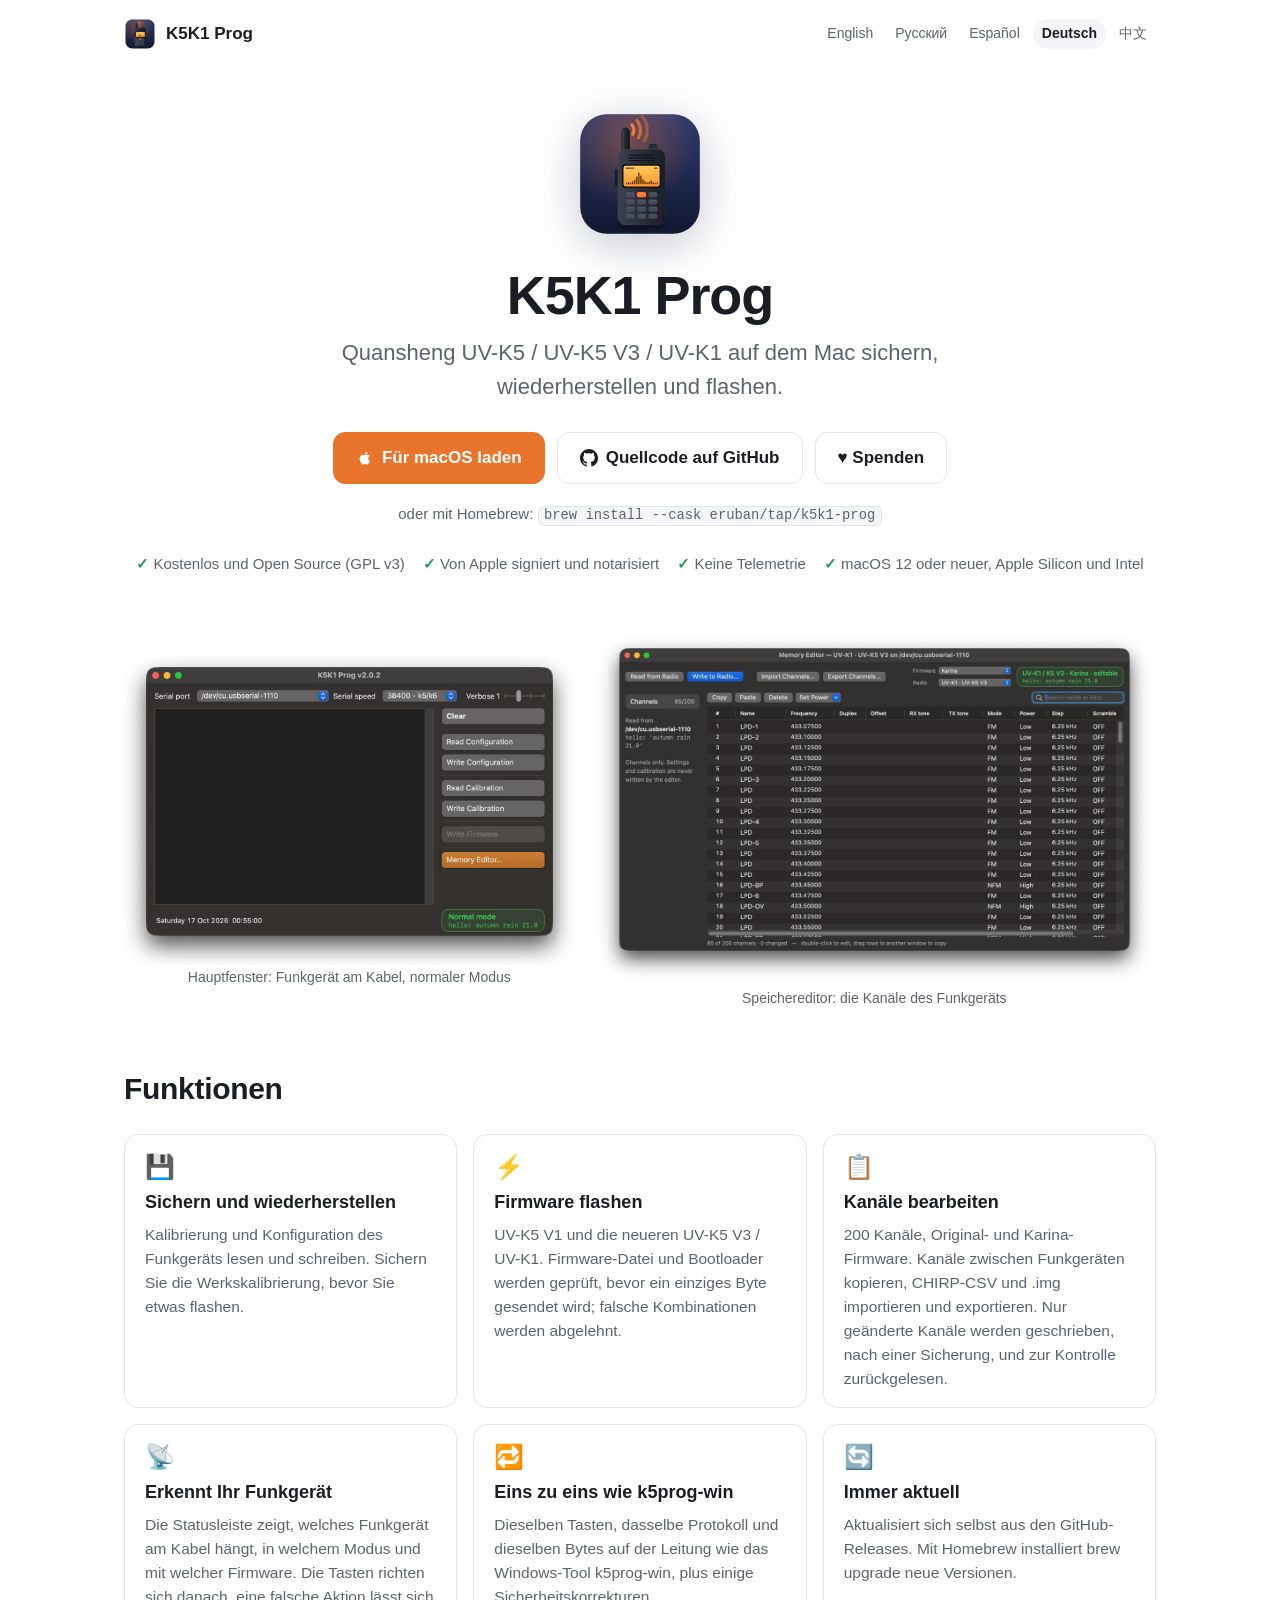
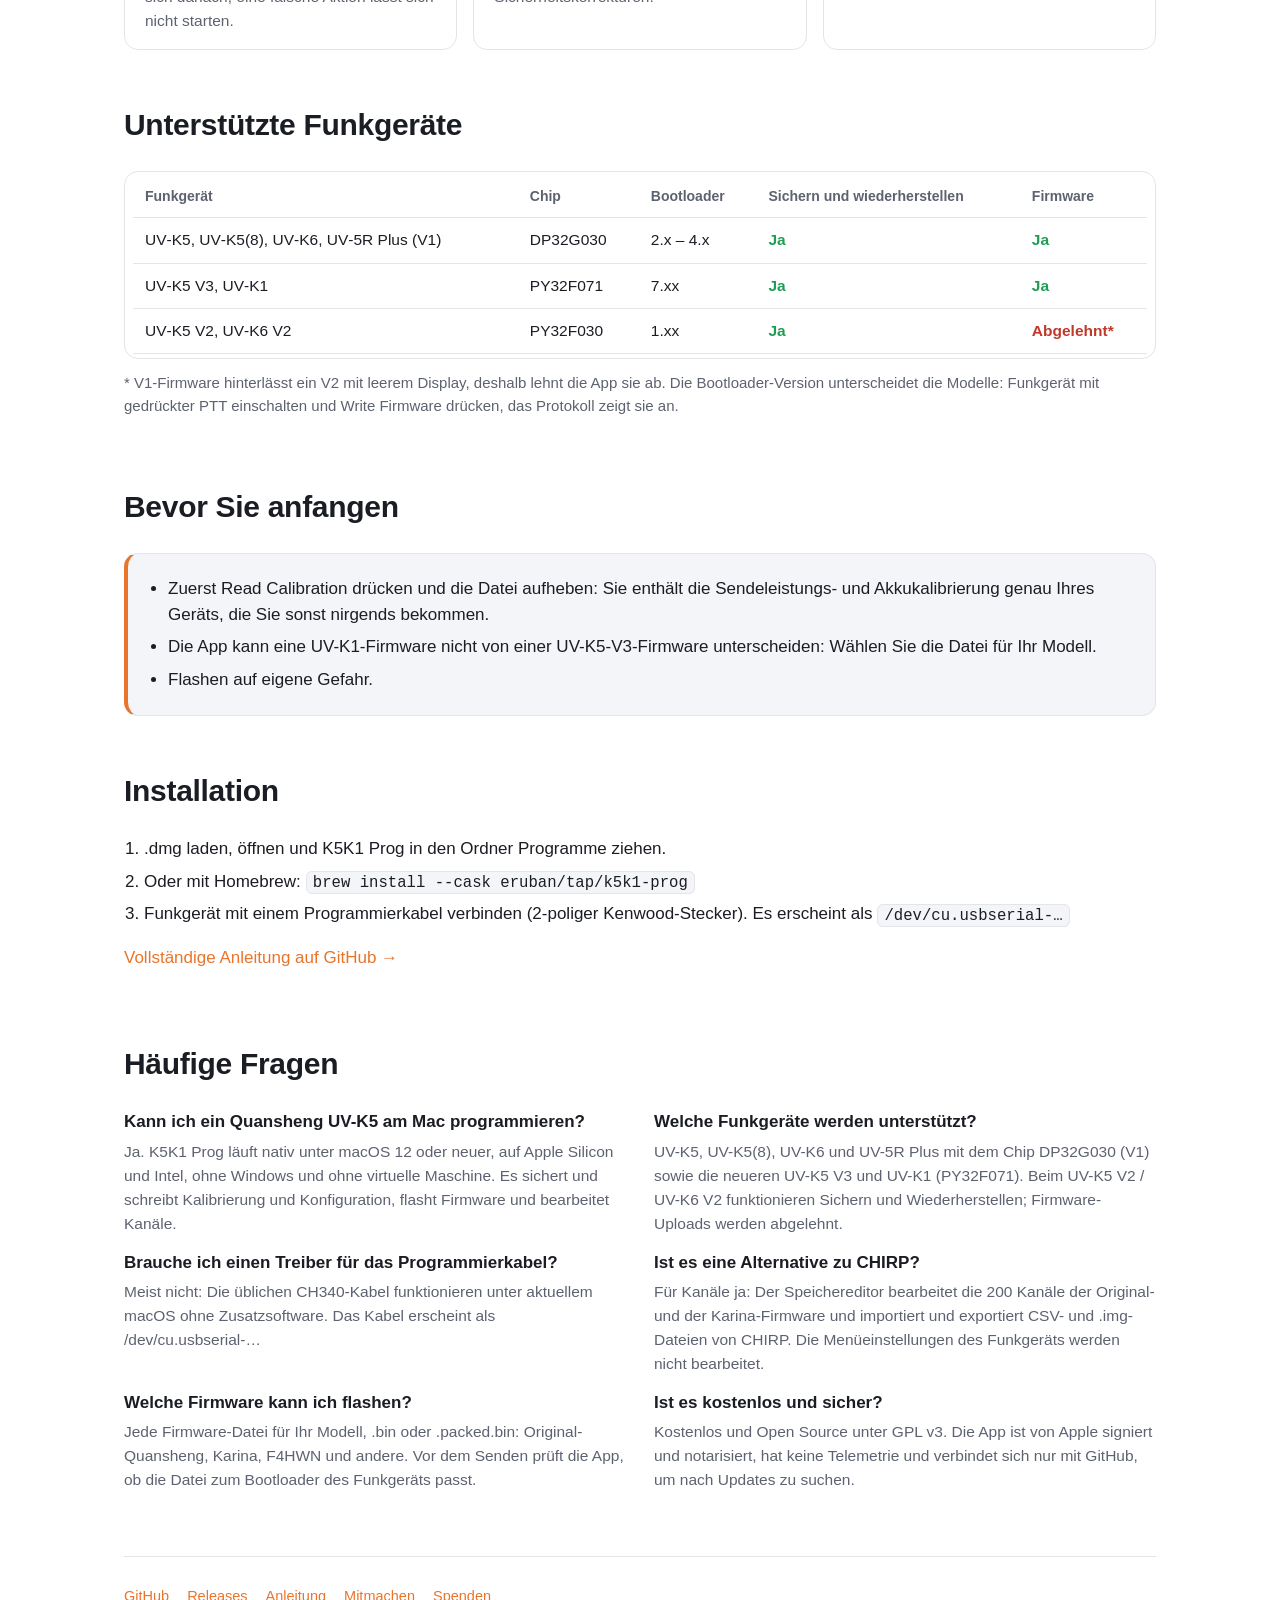
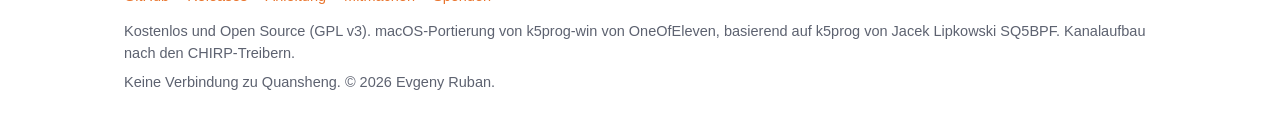
==== docs/de/index.html @ 879669a9 "Website on GitHub Pages (docs/, five languages), README translations" ====
<!doctype html>
<html lang="de">
<head>
  <meta charset="utf-8">
  <meta name="viewport" content="width=device-width, initial-scale=1">
  <title>K5K1 Prog – Software für Quansheng UV-K5 und UV-K1 auf dem Mac</title>
  <meta name="description" content="Kostenlose Mac-App: Kalibrierung und Konfiguration sichern, Firmware flashen, Kanäle bearbeiten (CHIRP-CSV, .img) für Quansheng UV-K5, UV-K5 V3 und UV-K1.">
  <link rel="canonical" href="https://eruban.github.io/k5k1prog-mac/de/">
  <link rel="alternate" hreflang="en" href="https://eruban.github.io/k5k1prog-mac/">
  <link rel="alternate" hreflang="ru" href="https://eruban.github.io/k5k1prog-mac/ru/">
  <link rel="alternate" hreflang="es" href="https://eruban.github.io/k5k1prog-mac/es/">
  <link rel="alternate" hreflang="de" href="https://eruban.github.io/k5k1prog-mac/de/">
  <link rel="alternate" hreflang="zh-Hans" href="https://eruban.github.io/k5k1prog-mac/zh/">
  <link rel="alternate" hreflang="x-default" href="https://eruban.github.io/k5k1prog-mac/">
  <meta name="robots" content="index, follow, max-image-preview:large">
  <meta name="author" content="Evgeny Ruban">
  <meta name="theme-color" content="#1e2850">
  <meta property="og:type" content="website">
  <meta property="og:site_name" content="K5K1 Prog">
  <meta property="og:locale" content="de_DE">
  <meta property="og:locale:alternate" content="en_US">
  <meta property="og:locale:alternate" content="ru_RU">
  <meta property="og:locale:alternate" content="es_ES">
  <meta property="og:locale:alternate" content="zh_CN">
  <meta property="og:title" content="K5K1 Prog – Software für Quansheng UV-K5 und UV-K1 auf dem Mac">
  <meta property="og:description" content="Kostenlose Mac-App: Kalibrierung und Konfiguration sichern, Firmware flashen, Kanäle bearbeiten (CHIRP-CSV, .img) für Quansheng UV-K5, UV-K5 V3 und UV-K1.">
  <meta property="og:url" content="https://eruban.github.io/k5k1prog-mac/de/">
  <meta property="og:image" content="https://eruban.github.io/k5k1prog-mac/assets/og-card.png">
  <meta property="og:image:width" content="1200">
  <meta property="og:image:height" content="630">
  <meta property="og:image:alt" content="Quansheng UV-K5 / UV-K5 V3 / UV-K1 auf dem Mac sichern, wiederherstellen und flashen.">
  <meta name="twitter:card" content="summary_large_image">
  <meta name="twitter:title" content="K5K1 Prog – Software für Quansheng UV-K5 und UV-K1 auf dem Mac">
  <meta name="twitter:description" content="Kostenlose Mac-App: Kalibrierung und Konfiguration sichern, Firmware flashen, Kanäle bearbeiten (CHIRP-CSV, .img) für Quansheng UV-K5, UV-K5 V3 und UV-K1.">
  <meta name="twitter:image" content="https://eruban.github.io/k5k1prog-mac/assets/og-card.png">
  <link rel="icon" href="../assets/logo.svg" type="image/svg+xml">
  <link rel="icon" href="../assets/favicon-32.png" type="image/png" sizes="32x32">
  <link rel="apple-touch-icon" href="../assets/apple-touch-icon.png">
  <link rel="stylesheet" href="../assets/style.css">
  <script type="application/ld+json">
{
  "@context": "https://schema.org",
  "@type": "SoftwareApplication",
  "name": "K5K1 Prog",
  "url": "https://eruban.github.io/k5k1prog-mac/de/",
  "description": "Kostenlose Mac-App: Kalibrierung und Konfiguration sichern, Firmware flashen, Kanäle bearbeiten (CHIRP-CSV, .img) für Quansheng UV-K5, UV-K5 V3 und UV-K1.",
  "applicationCategory": "UtilitiesApplication",
  "operatingSystem": "macOS 12 or later",
  "softwareVersion": "2.0.2",
  "downloadUrl": "https://github.com/ERuban/k5k1prog-mac/releases/latest",
  "installUrl": "https://github.com/ERuban/k5k1prog-mac/releases/latest",
  "screenshot": [
    "https://eruban.github.io/k5k1prog-mac/assets/main-window.png",
    "https://eruban.github.io/k5k1prog-mac/assets/memory-editor.png"
  ],
  "image": "https://eruban.github.io/k5k1prog-mac/assets/og-card.png",
  "license": "https://www.gnu.org/licenses/gpl-3.0.html",
  "isAccessibleForFree": true,
  "offers": {
    "@type": "Offer",
    "price": "0",
    "priceCurrency": "USD"
  },
  "author": {
    "@type": "Person",
    "name": "Evgeny Ruban",
    "url": "https://github.com/ERuban"
  },
  "codeRepository": "https://github.com/ERuban/k5k1prog-mac",
  "inLanguage": "de"
}
  </script>
  <script type="application/ld+json">
{
  "@context": "https://schema.org",
  "@type": "FAQPage",
  "mainEntity": [
    {
      "@type": "Question",
      "name": "Kann ich ein Quansheng UV-K5 am Mac programmieren?",
      "acceptedAnswer": {
        "@type": "Answer",
        "text": "Ja. K5K1 Prog läuft nativ unter macOS 12 oder neuer, auf Apple Silicon und Intel, ohne Windows und ohne virtuelle Maschine. Es sichert und schreibt Kalibrierung und Konfiguration, flasht Firmware und bearbeitet Kanäle."
      }
    },
    {
      "@type": "Question",
      "name": "Welche Funkgeräte werden unterstützt?",
      "acceptedAnswer": {
        "@type": "Answer",
        "text": "UV-K5, UV-K5(8), UV-K6 und UV-5R Plus mit dem Chip DP32G030 (V1) sowie die neueren UV-K5 V3 und UV-K1 (PY32F071). Beim UV-K5 V2 / UV-K6 V2 funktionieren Sichern und Wiederherstellen; Firmware-Uploads werden abgelehnt."
      }
    },
    {
      "@type": "Question",
      "name": "Brauche ich einen Treiber für das Programmierkabel?",
      "acceptedAnswer": {
        "@type": "Answer",
        "text": "Meist nicht: Die üblichen CH340-Kabel funktionieren unter aktuellem macOS ohne Zusatzsoftware. Das Kabel erscheint als /dev/cu.usbserial-…"
      }
    },
    {
      "@type": "Question",
      "name": "Ist es eine Alternative zu CHIRP?",
      "acceptedAnswer": {
        "@type": "Answer",
        "text": "Für Kanäle ja: Der Speichereditor bearbeitet die 200 Kanäle der Original- und der Karina-Firmware und importiert und exportiert CSV- und .img-Dateien von CHIRP. Die Menüeinstellungen des Funkgeräts werden nicht bearbeitet."
      }
    },
    {
      "@type": "Question",
      "name": "Welche Firmware kann ich flashen?",
      "acceptedAnswer": {
        "@type": "Answer",
        "text": "Jede Firmware-Datei für Ihr Modell, .bin oder .packed.bin: Original-Quansheng, Karina, F4HWN und andere. Vor dem Senden prüft die App, ob die Datei zum Bootloader des Funkgeräts passt."
      }
    },
    {
      "@type": "Question",
      "name": "Ist es kostenlos und sicher?",
      "acceptedAnswer": {
        "@type": "Answer",
        "text": "Kostenlos und Open Source unter GPL v3. Die App ist von Apple signiert und notarisiert, hat keine Telemetrie und verbindet sich nur mit GitHub, um nach Updates zu suchen."
      }
    }
  ]
}
  </script>
</head>
<body>
  <div class="wrap">
    <header class="top">
      <a class="brand" href="../de/"><img src="../assets/logo.svg" alt="">K5K1 Prog</a>
      <nav class="langs" aria-label="Language"><a href="../" hreflang="en" lang="en">English</a> <a href="../ru/" hreflang="ru" lang="ru">Русский</a> <a href="../es/" hreflang="es" lang="es">Español</a> <span aria-current="page">Deutsch</span> <a href="../zh/" hreflang="zh" lang="zh">中文</a></nav>
    </header>

    <div class="hero">
      <img class="logo" src="../assets/logo.svg" alt="K5K1 Prog">
      <h1>K5K1 Prog</h1>
      <p class="tagline">Quansheng UV-K5 / UV-K5 V3 / UV-K1 auf dem Mac sichern, wiederherstellen und flashen.</p>
      <div class="actions">
        <a class="btn primary" href="https://github.com/ERuban/k5k1prog-mac/releases/latest"><svg viewBox="0 0 24 24" aria-hidden="true"><path d="M16.37 12.6c-.02-2.14 1.75-3.17 1.83-3.22-1-1.45-2.55-1.65-3.1-1.68-1.32-.13-2.58.78-3.25.78-.67 0-1.7-.76-2.8-.74-1.44.02-2.77.84-3.51 2.13-1.5 2.6-.38 6.44 1.08 8.55.71 1.03 1.56 2.19 2.67 2.15 1.07-.04 1.48-.69 2.77-.69 1.3 0 1.66.69 2.8.67 1.16-.02 1.89-1.05 2.6-2.09.82-1.2 1.15-2.36 1.17-2.42-.03-.01-2.24-.86-2.26-3.42zM14.25 6.3c.59-.72.99-1.71.88-2.7-.85.03-1.88.57-2.49 1.28-.55.63-1.03 1.64-.9 2.61.95.07 1.92-.48 2.51-1.19z"/></svg>Für macOS laden</a>
        <a class="btn" href="https://github.com/ERuban/k5k1prog-mac"><svg viewBox="0 0 16 16" aria-hidden="true"><path d="M8 0C3.58 0 0 3.58 0 8c0 3.54 2.29 6.53 5.47 7.59.4.07.55-.17.55-.38 0-.19-.01-.82-.01-1.49-2.01.37-2.53-.49-2.69-.94-.09-.23-.48-.94-.82-1.13-.28-.15-.68-.52-.01-.53.63-.01 1.08.58 1.23.82.72 1.21 1.87.87 2.33.66.07-.52.28-.87.51-1.07-1.78-.2-3.64-.89-3.64-3.95 0-.87.31-1.59.82-2.15-.08-.2-.36-1.02.08-2.12 0 0 .67-.21 2.2.82.64-.18 1.32-.27 2-.27.68 0 1.36.09 2 .27 1.53-1.04 2.2-.82 2.2-.82.44 1.1.16 1.92.08 2.12.51.56.82 1.27.82 2.15 0 3.07-1.87 3.75-3.65 3.95.29.25.54.73.54 1.48 0 1.07-.01 1.93-.01 2.2 0 .21.15.46.55.38A8.013 8.013 0 0016 8c0-4.42-3.58-8-8-8z"/></svg>Quellcode auf GitHub</a>
        <a class="btn" href="https://boosty.to/eruban/donate">♥ Spenden</a>
      </div>
      <p class="brew">oder mit Homebrew: <code>brew install --cask eruban/tap/k5k1-prog</code></p>
      <ul class="facts">
      <li>Kostenlos und Open Source (GPL v3)</li>
      <li>Von Apple signiert und notarisiert</li>
      <li>Keine Telemetrie</li>
      <li>macOS 12 oder neuer, Apple Silicon und Intel</li>
      </ul>
    </div>

    <div class="shots">
      <figure><img src="../assets/main-window.png" width="1228" height="842" alt="Hauptfenster: Funkgerät am Kabel, normaler Modus"><figcaption>Hauptfenster: Funkgerät am Kabel, normaler Modus</figcaption></figure>
      <figure><img src="../assets/memory-editor.png" width="1278" height="797" alt="Speichereditor: die Kanäle des Funkgeräts" loading="lazy"><figcaption>Speichereditor: die Kanäle des Funkgeräts</figcaption></figure>
    </div>

    <section id="features">
      <h2>Funktionen</h2>
      <div class="features">
      <div class="card"><span class="ico">💾</span><h3>Sichern und wiederherstellen</h3><p>Kalibrierung und Konfiguration des Funkgeräts lesen und schreiben. Sichern Sie die Werkskalibrierung, bevor Sie etwas flashen.</p></div>
      <div class="card"><span class="ico">⚡</span><h3>Firmware flashen</h3><p>UV-K5 V1 und die neueren UV-K5 V3 / UV-K1. Firmware-Datei und Bootloader werden geprüft, bevor ein einziges Byte gesendet wird; falsche Kombinationen werden abgelehnt.</p></div>
      <div class="card"><span class="ico">📋</span><h3>Kanäle bearbeiten</h3><p>200 Kanäle, Original- und Karina-Firmware. Kanäle zwischen Funkgeräten kopieren, CHIRP-CSV und .img importieren und exportieren. Nur geänderte Kanäle werden geschrieben, nach einer Sicherung, und zur Kontrolle zurückgelesen.</p></div>
      <div class="card"><span class="ico">📡</span><h3>Erkennt Ihr Funkgerät</h3><p>Die Statusleiste zeigt, welches Funkgerät am Kabel hängt, in welchem Modus und mit welcher Firmware. Die Tasten richten sich danach, eine falsche Aktion lässt sich nicht starten.</p></div>
      <div class="card"><span class="ico">🔁</span><h3>Eins zu eins wie k5prog-win</h3><p>Dieselben Tasten, dasselbe Protokoll und dieselben Bytes auf der Leitung wie das Windows-Tool k5prog-win, plus einige Sicherheitskorrekturen.</p></div>
      <div class="card"><span class="ico">🔄</span><h3>Immer aktuell</h3><p>Aktualisiert sich selbst aus den GitHub-Releases. Mit Homebrew installiert brew upgrade neue Versionen.</p></div>
      </div>
    </section>

    <section id="radios">
      <h2>Unterstützte Funkgeräte</h2>
      <div class="table-wrap">
        <table>
          <thead><tr><th>Funkgerät</th><th>Chip</th><th>Bootloader</th><th>Sichern und wiederherstellen</th><th>Firmware</th></tr></thead>
          <tbody>
          <tr><td>UV&#8209;K5, UV&#8209;K5(8), UV&#8209;K6, UV&#8209;5R&nbsp;Plus (V1)</td><td>DP32G030</td><td>2.x – 4.x</td><td class="yes">Ja</td><td class="yes">Ja</td></tr>
          <tr><td>UV&#8209;K5 V3, UV&#8209;K1</td><td>PY32F071</td><td>7.xx</td><td class="yes">Ja</td><td class="yes">Ja</td></tr>
          <tr><td>UV&#8209;K5 V2, UV&#8209;K6 V2</td><td>PY32F030</td><td>1.xx</td><td class="yes">Ja</td><td class="no">Abgelehnt*</td></tr>
          </tbody>
        </table>
      </div>
      <p class="note">* V1-Firmware hinterlässt ein V2 mit leerem Display, deshalb lehnt die App sie ab. Die Bootloader-Version unterscheidet die Modelle: Funkgerät mit gedrückter PTT einschalten und Write Firmware drücken, das Protokoll zeigt sie an.</p>
    </section>

    <section id="safety">
      <h2>Bevor Sie anfangen</h2>
      <div class="warn">
        <ul>
        <li>Zuerst Read Calibration drücken und die Datei aufheben: Sie enthält die Sendeleistungs- und Akkukalibrierung genau Ihres Geräts, die Sie sonst nirgends bekommen.</li>
        <li>Die App kann eine UV-K1-Firmware nicht von einer UV-K5-V3-Firmware unterscheiden: Wählen Sie die Datei für Ihr Modell.</li>
        <li>Flashen auf eigene Gefahr.</li>
        </ul>
      </div>
    </section>

    <section id="install">
      <h2>Installation</h2>
      <ol class="steps">
      <li>.dmg laden, öffnen und K5K1 Prog in den Ordner Programme ziehen.</li>
      <li>Oder mit Homebrew: <code>brew install --cask eruban/tap/k5k1-prog</code></li>
      <li>Funkgerät mit einem Programmierkabel verbinden (2-poliger Kenwood-Stecker). Es erscheint als <code>/dev/cu.usbserial-…</code></li>
      </ol>
      <p class="more"><a href="https://github.com/ERuban/k5k1prog-mac/blob/main/README_DE.md">Vollständige Anleitung auf GitHub →</a></p>
    </section>

    <section id="faq">
      <h2>Häufige Fragen</h2>
      <div class="faq">
      <div class="qa"><h3>Kann ich ein Quansheng UV-K5 am Mac programmieren?</h3><p>Ja. K5K1 Prog läuft nativ unter macOS 12 oder neuer, auf Apple Silicon und Intel, ohne Windows und ohne virtuelle Maschine. Es sichert und schreibt Kalibrierung und Konfiguration, flasht Firmware und bearbeitet Kanäle.</p></div>
      <div class="qa"><h3>Welche Funkgeräte werden unterstützt?</h3><p>UV-K5, UV-K5(8), UV-K6 und UV-5R Plus mit dem Chip DP32G030 (V1) sowie die neueren UV-K5 V3 und UV-K1 (PY32F071). Beim UV-K5 V2 / UV-K6 V2 funktionieren Sichern und Wiederherstellen; Firmware-Uploads werden abgelehnt.</p></div>
      <div class="qa"><h3>Brauche ich einen Treiber für das Programmierkabel?</h3><p>Meist nicht: Die üblichen CH340-Kabel funktionieren unter aktuellem macOS ohne Zusatzsoftware. Das Kabel erscheint als /dev/cu.usbserial-…</p></div>
      <div class="qa"><h3>Ist es eine Alternative zu CHIRP?</h3><p>Für Kanäle ja: Der Speichereditor bearbeitet die 200 Kanäle der Original- und der Karina-Firmware und importiert und exportiert CSV- und .img-Dateien von CHIRP. Die Menüeinstellungen des Funkgeräts werden nicht bearbeitet.</p></div>
      <div class="qa"><h3>Welche Firmware kann ich flashen?</h3><p>Jede Firmware-Datei für Ihr Modell, .bin oder .packed.bin: Original-Quansheng, Karina, F4HWN und andere. Vor dem Senden prüft die App, ob die Datei zum Bootloader des Funkgeräts passt.</p></div>
      <div class="qa"><h3>Ist es kostenlos und sicher?</h3><p>Kostenlos und Open Source unter GPL v3. Die App ist von Apple signiert und notarisiert, hat keine Telemetrie und verbindet sich nur mit GitHub, um nach Updates zu suchen.</p></div>
      </div>
    </section>

    <footer>
      <nav><a href="https://github.com/ERuban/k5k1prog-mac">GitHub</a> <a href="https://github.com/ERuban/k5k1prog-mac/releases">Releases</a> <a href="https://github.com/ERuban/k5k1prog-mac/blob/main/README_DE.md">Anleitung</a> <a href="https://github.com/ERuban/k5k1prog-mac/blob/main/CONTRIBUTING.md">Mitmachen</a> <a href="https://boosty.to/eruban/donate">Spenden</a></nav>
      <p>Kostenlos und Open Source (GPL v3). macOS-Portierung von k5prog-win von OneOfEleven, basierend auf k5prog von Jacek Lipkowski SQ5BPF. Kanalaufbau nach den CHIRP-Treibern.</p>
      <p>Keine Verbindung zu Quansheng. © 2026 Evgeny Ruban.</p>
    </footer>
  </div>
</body>
</html>
---- docs/assets/style.css ----
:root {
  --bg: #ffffff;
  --bg-soft: #f4f5f8;
  --card: #ffffff;
  --text: #1b1d24;
  --muted: #5d6270;
  --border: #e3e5ea;
  --accent: #e9742c;
  --accent-text: #ffffff;
  --navy: #1e2850;
  --ok: #1f9d55;
  --no: #c0392b;
  --radius: 14px;
  color-scheme: light dark;
}

@media (prefers-color-scheme: dark) {
  :root {
    --bg: #12151f;
    --bg-soft: #181c29;
    --card: #1b2030;
    --text: #e9ebf1;
    --muted: #9aa1b2;
    --border: #2a3042;
    --navy: #cdd5f5;
    --ok: #3ccf7e;
    --no: #ff6b5b;
  }
}

* { box-sizing: border-box; }

html { scroll-behavior: smooth; }

body {
  margin: 0;
  background: var(--bg);
  color: var(--text);
  font: 17px/1.55 -apple-system, BlinkMacSystemFont, "SF Pro Text", "Segoe UI", "PingFang SC",
        "Hiragino Sans GB", "Microsoft YaHei", Roboto, "Helvetica Neue", Arial, sans-serif;
  -webkit-font-smoothing: antialiased;
}

a { color: var(--accent); text-decoration: none; }
a:hover { text-decoration: underline; }

code {
  font: 0.92em/1.4 ui-monospace, "SF Mono", Menlo, Consolas, monospace;
  background: var(--bg-soft);
  border: 1px solid var(--border);
  border-radius: 6px;
  padding: 0.1em 0.4em;
}

.wrap { max-width: 1080px; margin: 0 auto; padding: 0 24px; }

/* top bar */
.top {
  display: flex; align-items: center; justify-content: space-between; gap: 16px;
  padding: 18px 0;
}
.brand { display: flex; align-items: center; gap: 10px; font-weight: 700; color: var(--text); }
.brand:hover { text-decoration: none; }
.brand img { width: 32px; height: 32px; }
.langs { display: flex; flex-wrap: wrap; gap: 4px; font-size: 14px; }
.langs a, .langs span {
  padding: 4px 9px; border-radius: 999px; color: var(--muted);
}
.langs span { background: var(--bg-soft); color: var(--text); font-weight: 600; }
.langs a:hover { background: var(--bg-soft); text-decoration: none; }

/* hero */
.hero { text-align: center; padding: 40px 0 24px; }
.hero .logo { width: 132px; height: 132px; filter: drop-shadow(0 10px 24px rgba(20, 30, 70, 0.25)); }
.hero h1 { font-size: clamp(34px, 6vw, 54px); line-height: 1.1; margin: 18px 0 10px; letter-spacing: -0.02em; }
.hero p.tagline { font-size: clamp(18px, 2.4vw, 22px); color: var(--muted); max-width: 720px; margin: 0 auto 28px; }

.actions { display: flex; flex-wrap: wrap; justify-content: center; gap: 12px; }
.btn {
  display: inline-flex; align-items: center; gap: 8px;
  padding: 12px 22px; border-radius: 12px; font-weight: 600; font-size: 17px;
  border: 1px solid var(--border); color: var(--text); background: var(--card);
}
.btn:hover { text-decoration: none; filter: brightness(1.05); }
.btn.primary { background: var(--accent); border-color: var(--accent); color: var(--accent-text); }
.btn svg { width: 18px; height: 18px; fill: currentColor; }

.brew { margin: 18px auto 0; color: var(--muted); font-size: 15px; }

.facts {
  display: flex; flex-wrap: wrap; justify-content: center; gap: 8px 18px;
  list-style: none; padding: 0; margin: 26px 0 0; color: var(--muted); font-size: 15px;
}
.facts li::before { content: "✓ "; color: var(--ok); font-weight: 700; }

/* screenshots */
.shots { display: grid; gap: 18px; grid-template-columns: 1fr 1.25fr; align-items: center; margin: 36px 0 12px; }
.shots figure { margin: 0; }
.shots img { width: 100%; height: auto; display: block; }
.shots figcaption { text-align: center; color: var(--muted); font-size: 14px; margin-top: 2px; }

/* sections */
section { padding: 44px 0 8px; }
section h2 { font-size: 30px; letter-spacing: -0.01em; margin: 0 0 22px; }

.features { display: grid; grid-template-columns: repeat(3, 1fr); gap: 16px; }
.card {
  background: var(--card); border: 1px solid var(--border); border-radius: var(--radius);
  padding: 20px 20px 16px;
}
.card h3 { margin: 0 0 6px; font-size: 18px; }
.card p { margin: 0; color: var(--muted); font-size: 15.5px; }
.card .ico { font-size: 24px; line-height: 1; margin-bottom: 10px; display: block; }

table { width: 100%; min-width: 640px; border-collapse: collapse; font-size: 15.5px; }
th, td:not(:first-child) { white-space: nowrap; }
td:first-child { min-width: 200px; }
th, td { text-align: left; padding: 10px 12px; border-bottom: 1px solid var(--border); vertical-align: top; }
th { color: var(--muted); font-weight: 600; font-size: 14px; }
td.yes { color: var(--ok); font-weight: 600; }
td.no { color: var(--no); font-weight: 600; }
.table-wrap { overflow-x: auto; background: var(--card); border: 1px solid var(--border); border-radius: var(--radius); padding: 4px 8px; }
.note { color: var(--muted); font-size: 15px; margin-top: 12px; }

.warn {
  background: var(--bg-soft); border: 1px solid var(--border); border-left: 4px solid var(--accent);
  border-radius: var(--radius); padding: 16px 20px;
}
.warn ul, .steps { margin: 0; padding-left: 20px; }
.warn li, .steps li { margin: 6px 0; }

.more { margin-top: 18px; }

footer {
  margin-top: 56px; padding: 28px 0 40px; border-top: 1px solid var(--border);
  color: var(--muted); font-size: 14.5px;
}
footer nav { display: flex; flex-wrap: wrap; gap: 6px 18px; margin-bottom: 12px; }
footer p { margin: 6px 0; }

@media (max-width: 860px) {
  .shots { grid-template-columns: 1fr; }
  .features { grid-template-columns: 1fr 1fr; }
}
@media (max-width: 560px) {
  body { font-size: 16px; }
  .features { grid-template-columns: 1fr; }
  .top { flex-direction: column; align-items: flex-start; }
}

.faq { display: grid; grid-template-columns: 1fr 1fr; gap: 14px 28px; }
.qa h3 { font-size: 17px; margin: 0 0 4px; }
.qa p { margin: 0; color: var(--muted); font-size: 15.5px; }
@media (max-width: 860px) { .faq { grid-template-columns: 1fr; } }
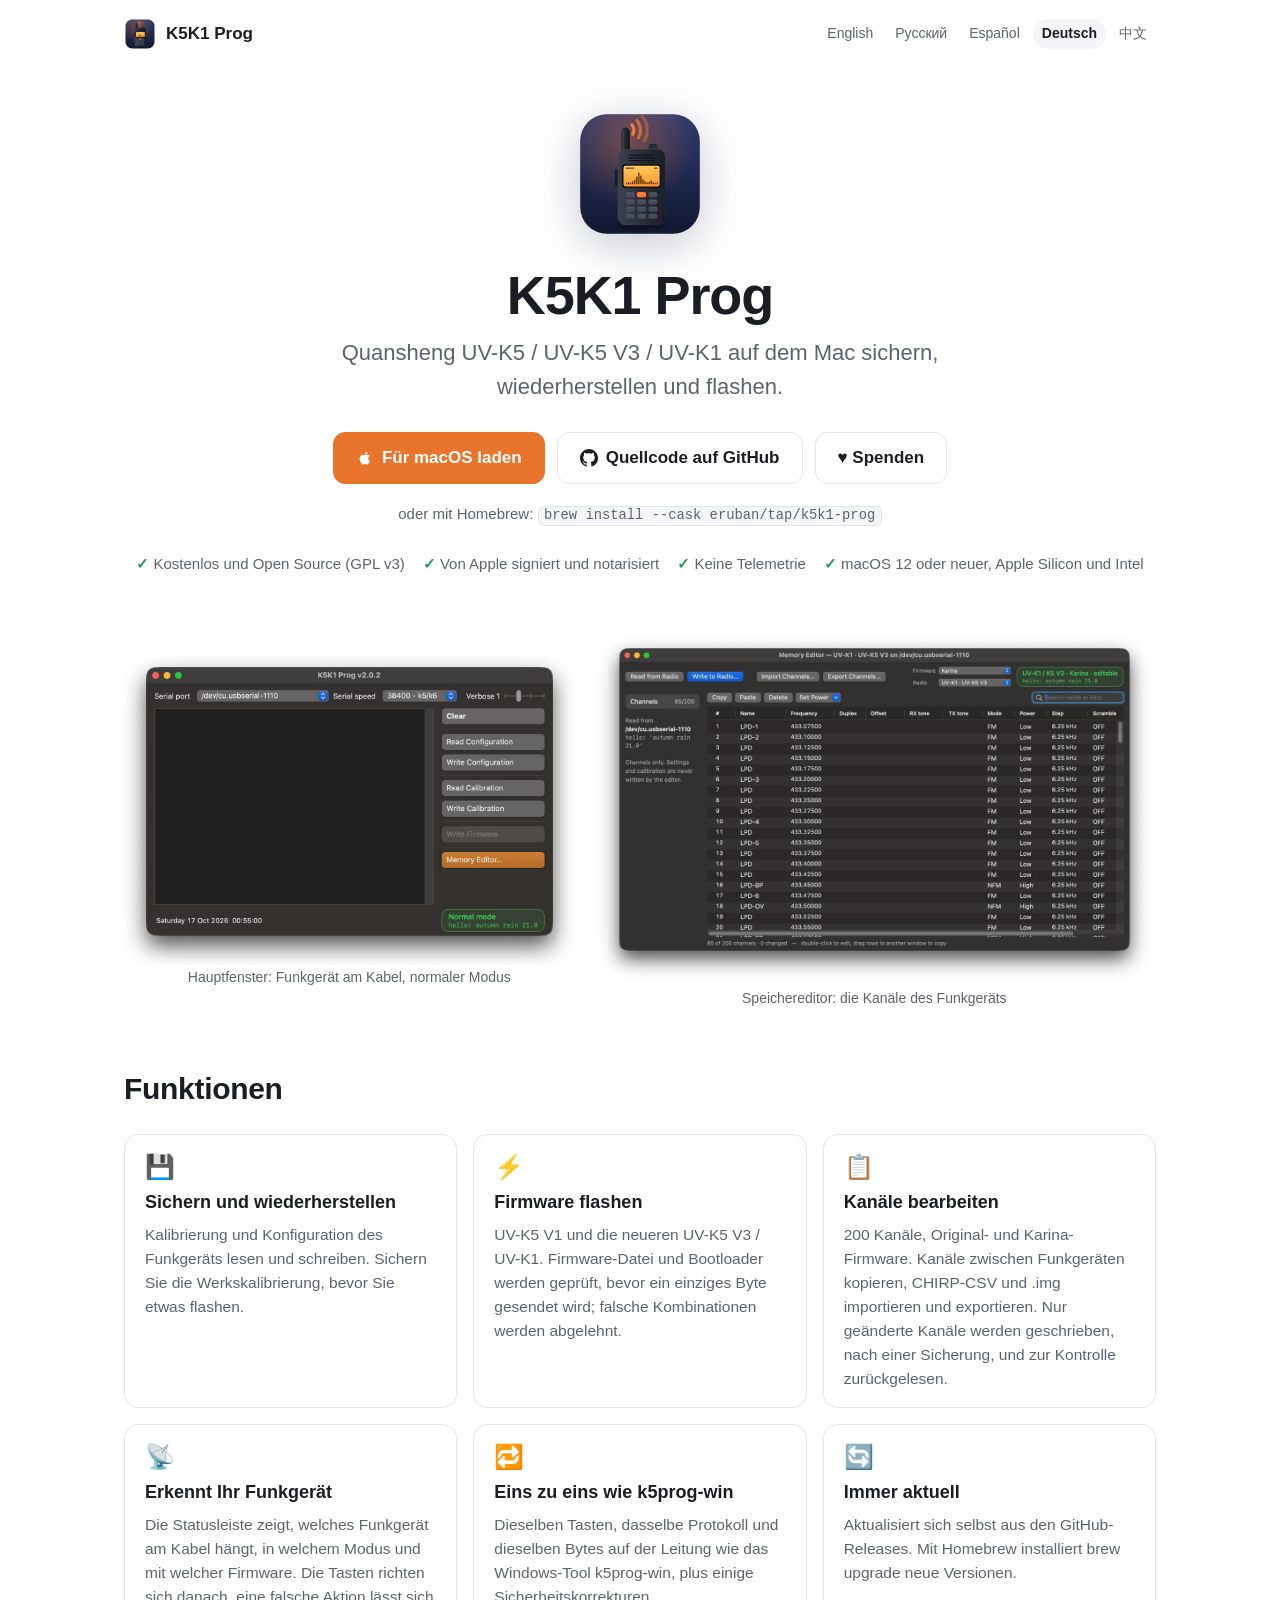
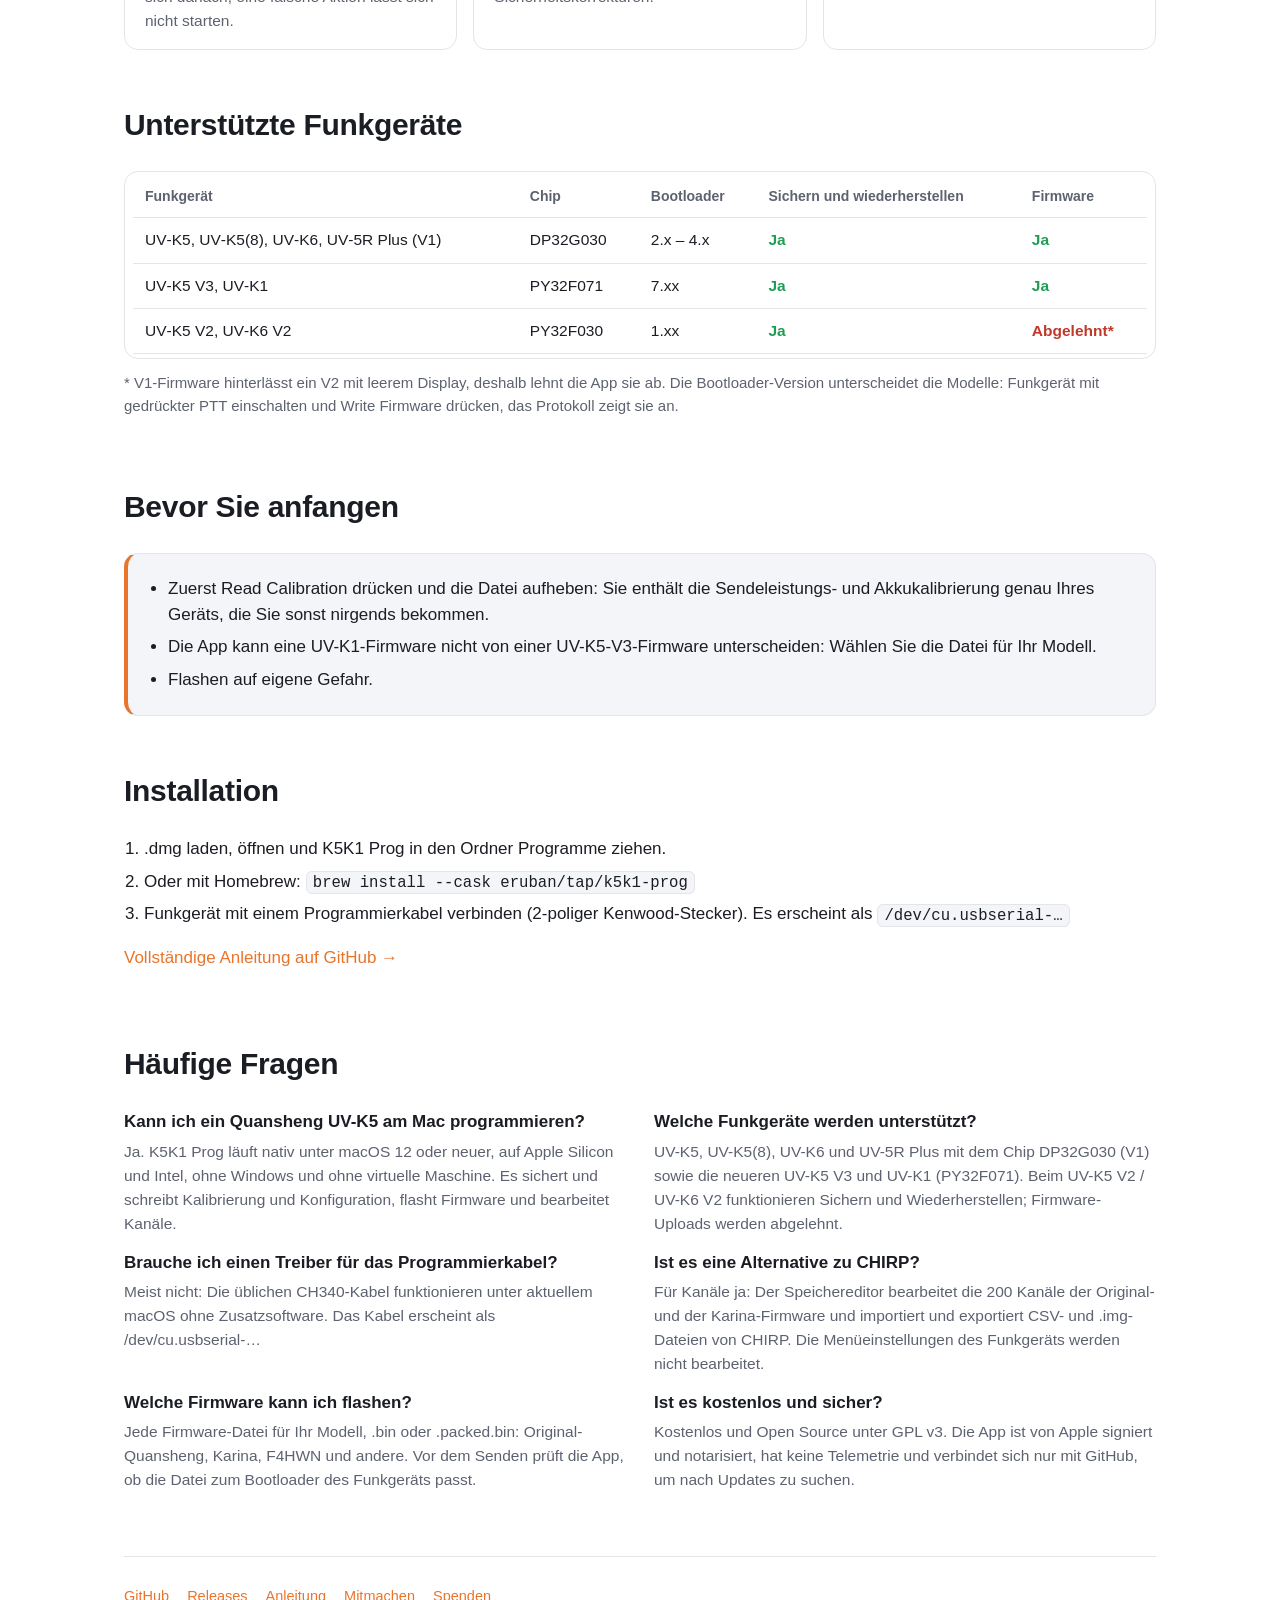
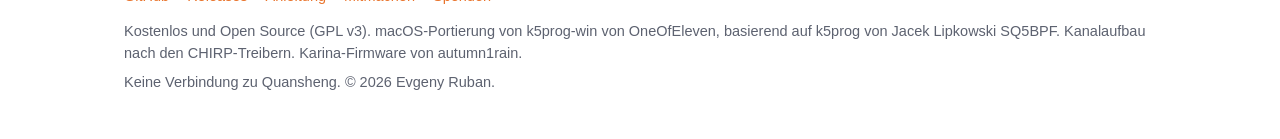
==== commit 0de43994: "Credits: Karina firmware by autumn1rain (README, website)" ====
--- a/docs/de/index.html
+++ b/docs/de/index.html
@@ -219,7 +219,7 @@
 
     <footer>
       <nav><a href="https://github.com/ERuban/k5k1prog-mac">GitHub</a> <a href="https://github.com/ERuban/k5k1prog-mac/releases">Releases</a> <a href="https://github.com/ERuban/k5k1prog-mac/blob/main/README_DE.md">Anleitung</a> <a href="https://github.com/ERuban/k5k1prog-mac/blob/main/CONTRIBUTING.md">Mitmachen</a> <a href="https://boosty.to/eruban/donate">Spenden</a></nav>
-      <p>Kostenlos und Open Source (GPL v3). macOS-Portierung von k5prog-win von OneOfEleven, basierend auf k5prog von Jacek Lipkowski SQ5BPF. Kanalaufbau nach den CHIRP-Treibern.</p>
+      <p>Kostenlos und Open Source (GPL v3). macOS-Portierung von k5prog-win von OneOfEleven, basierend auf k5prog von Jacek Lipkowski SQ5BPF. Kanalaufbau nach den CHIRP-Treibern. Karina-Firmware von autumn1rain.</p>
       <p>Keine Verbindung zu Quansheng. © 2026 Evgeny Ruban.</p>
     </footer>
   </div>
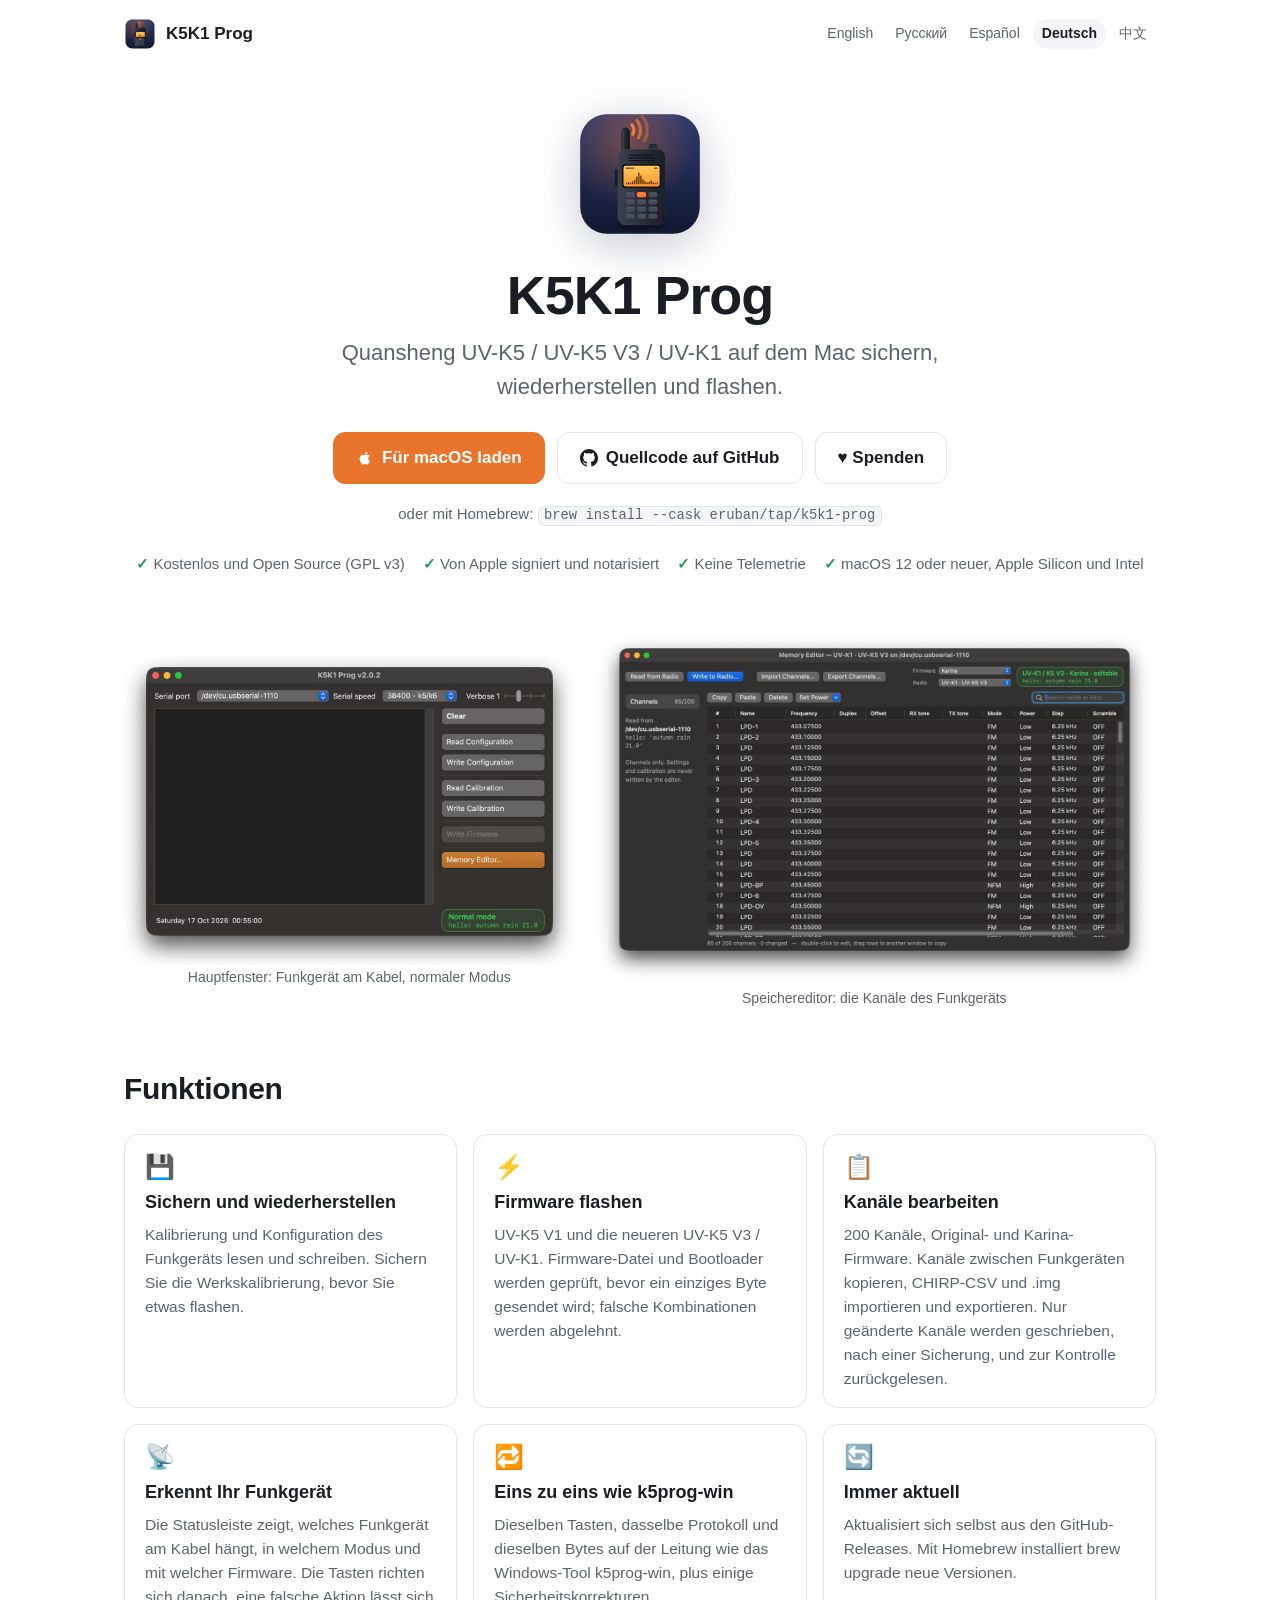
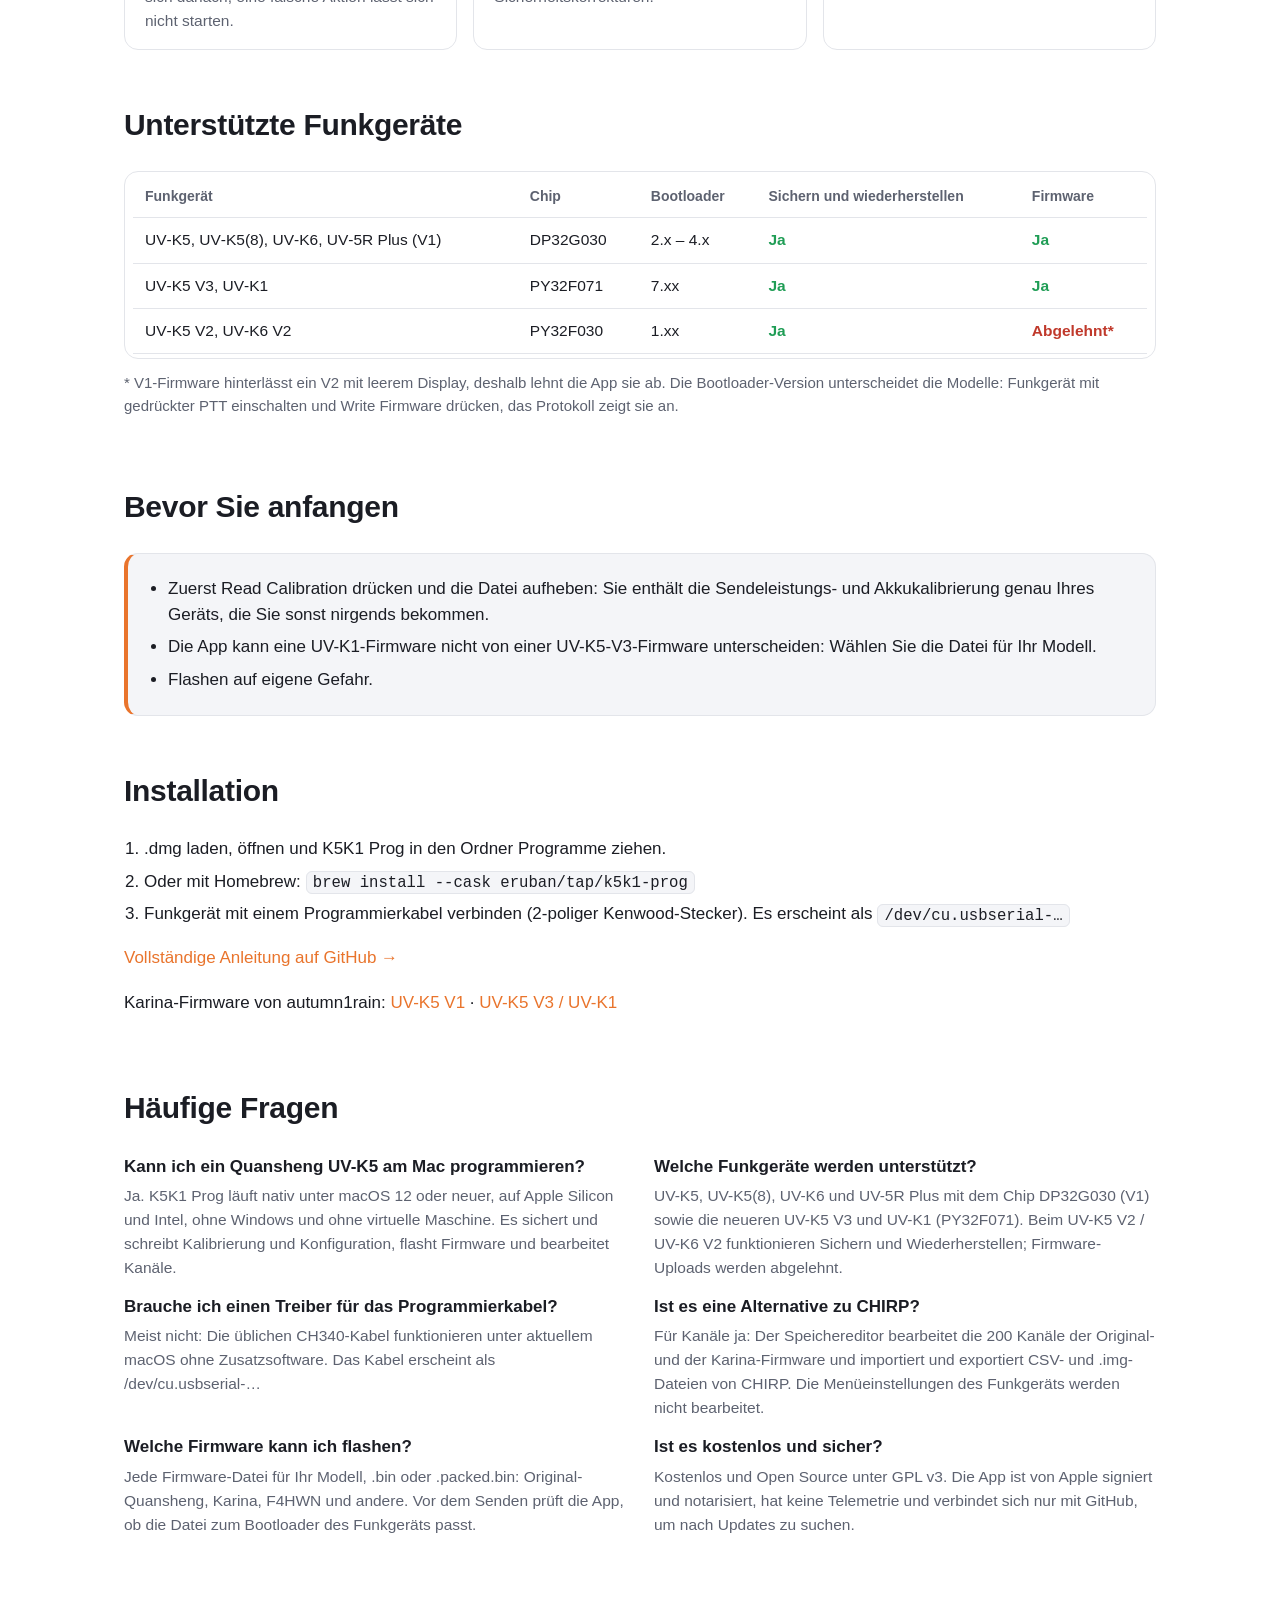
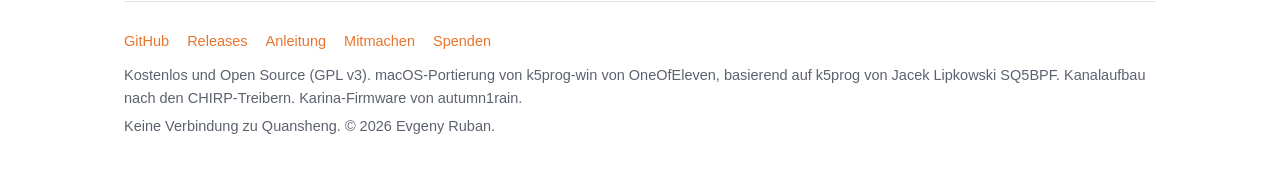
==== commit 56f5dc03: "Link Karina firmware repositories by autumn1rain (README, website)" ====
--- a/docs/de/index.html
+++ b/docs/de/index.html
@@ -203,6 +203,7 @@
       <li>Funkgerät mit einem Programmierkabel verbinden (2-poliger Kenwood-Stecker). Es erscheint als <code>/dev/cu.usbserial-…</code></li>
       </ol>
       <p class="more"><a href="https://github.com/ERuban/k5k1prog-mac/blob/main/README_DE.md">Vollständige Anleitung auf GitHub →</a></p>
+      <p class="more">Karina-Firmware von autumn1rain: <a href="https://github.com/autumn1rain/karina-v1">UV-K5 V1</a> · <a href="https://github.com/autumn1rain/karina-v3-k1">UV-K5 V3 / UV-K1</a></p>
     </section>
 
     <section id="faq">
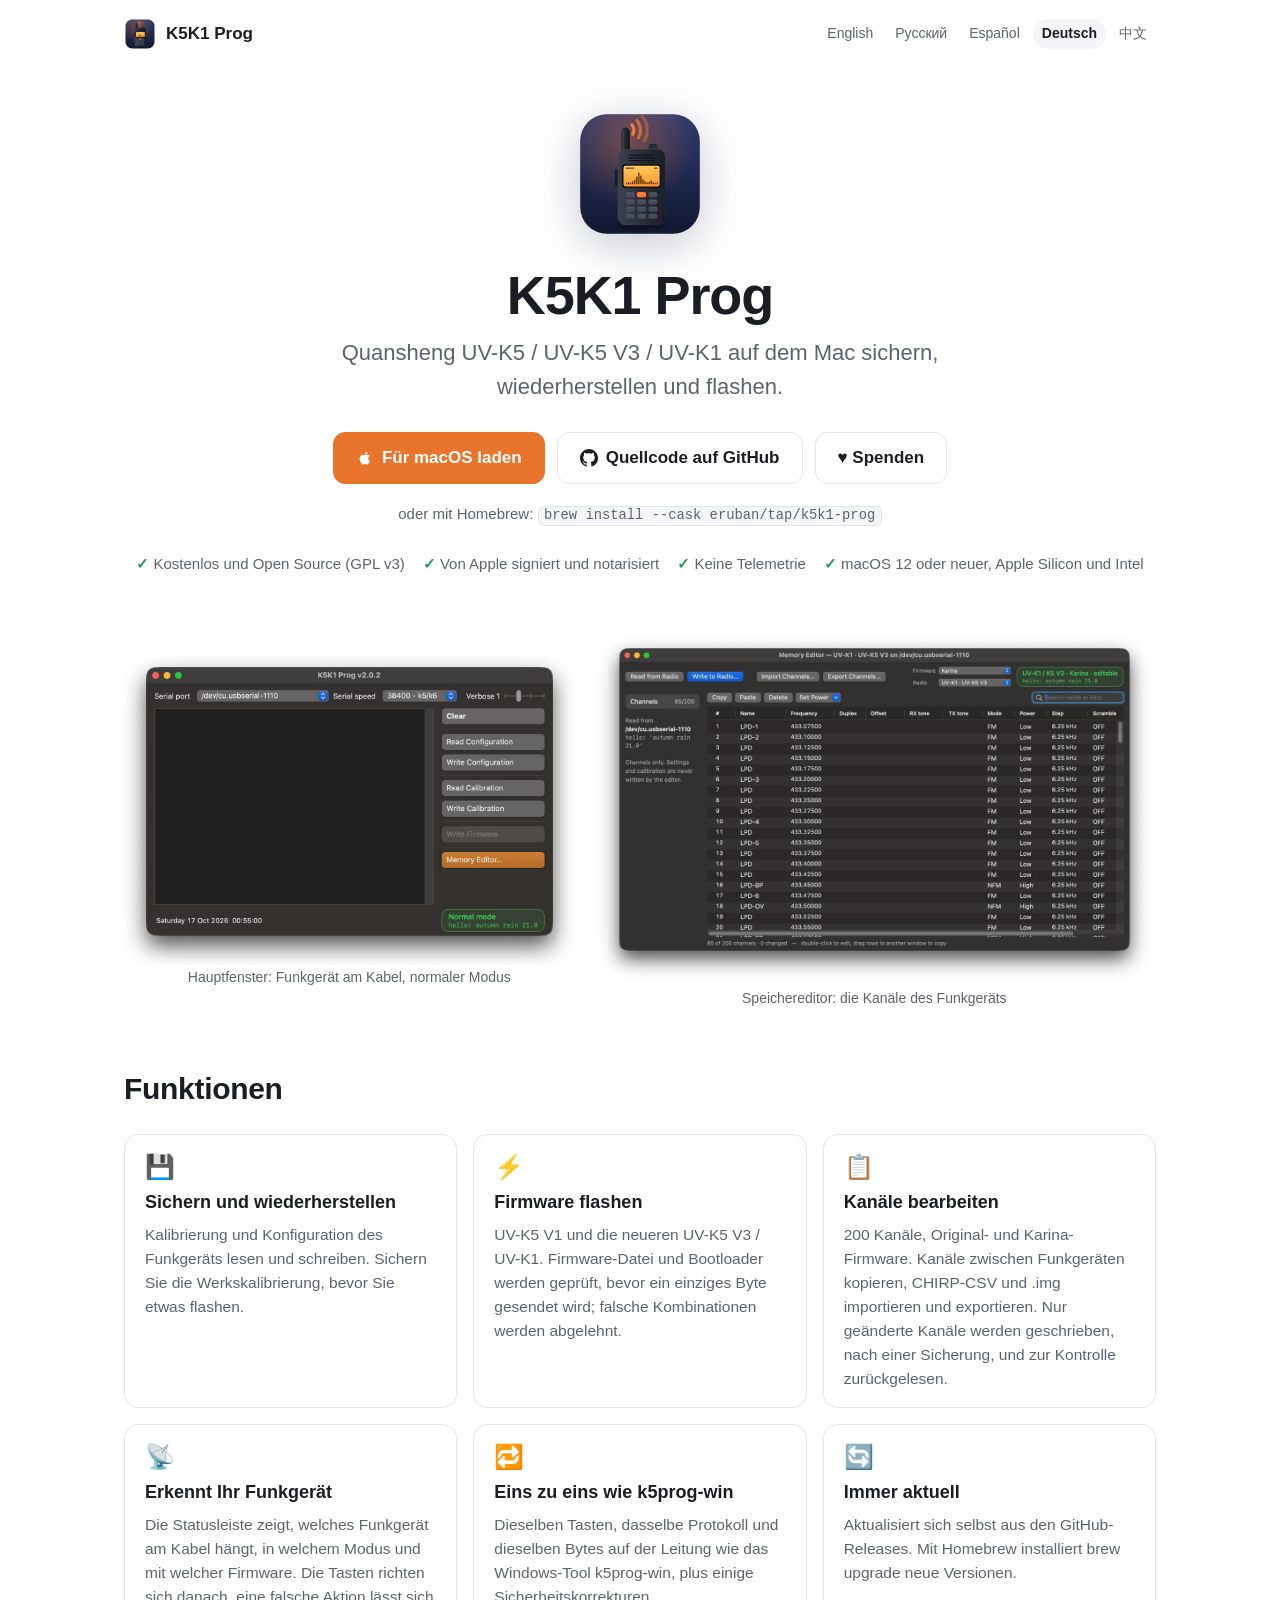
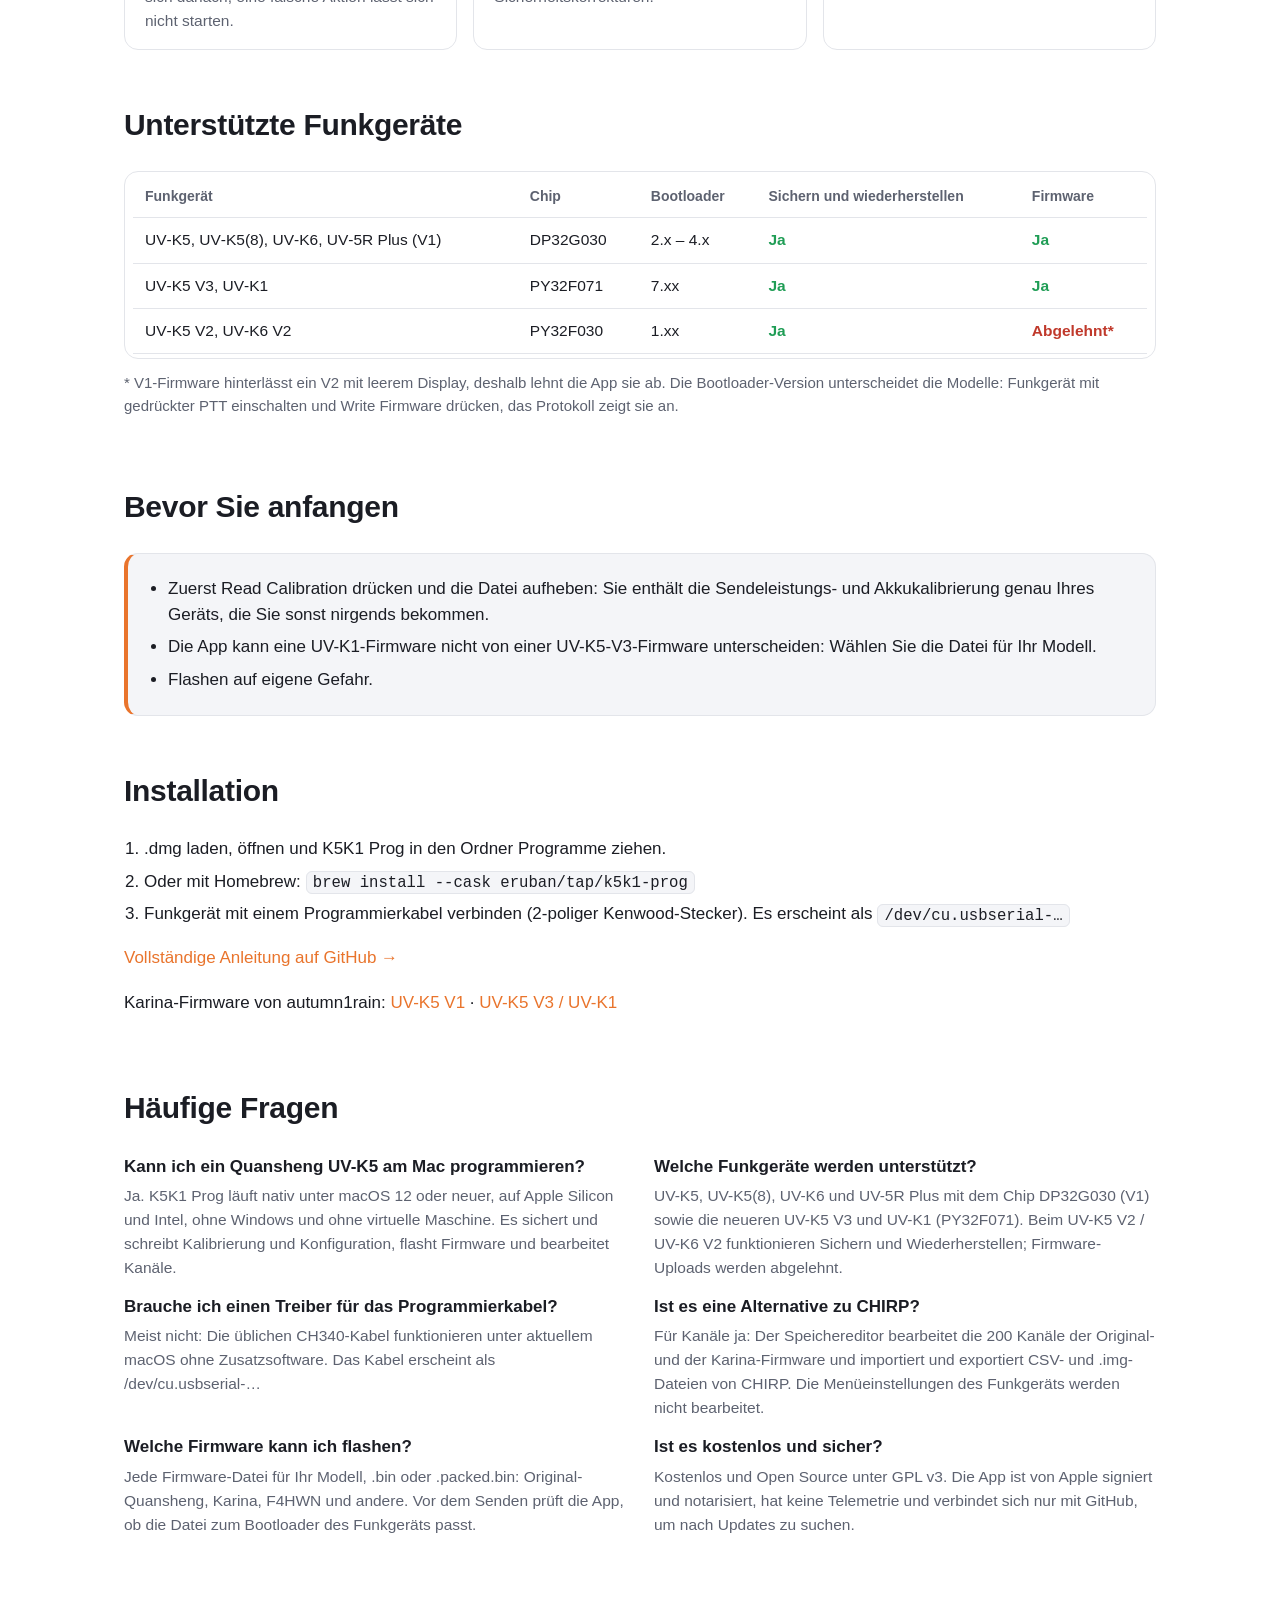
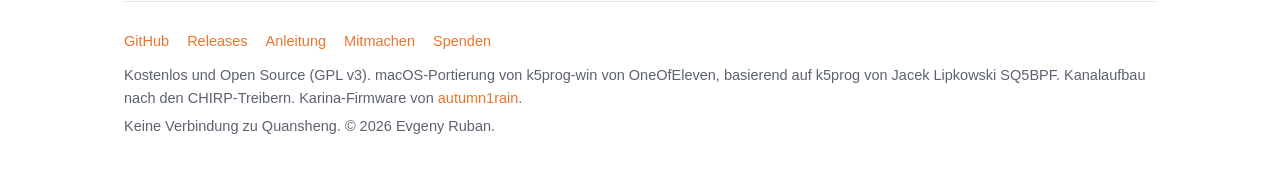
==== commit af181b16: "Site: anchor links on headings, link autumn1rain in footer" ====
--- a/docs/de/index.html
+++ b/docs/de/index.html
@@ -158,7 +158,7 @@
     </div>
 
     <section id="features">
-      <h2>Funktionen</h2>
+      <h2>Funktionen<a class="anchor" href="#features" aria-label="Link zu diesem Abschnitt">#</a></h2>
       <div class="features">
       <div class="card"><span class="ico">💾</span><h3>Sichern und wiederherstellen</h3><p>Kalibrierung und Konfiguration des Funkgeräts lesen und schreiben. Sichern Sie die Werkskalibrierung, bevor Sie etwas flashen.</p></div>
       <div class="card"><span class="ico">⚡</span><h3>Firmware flashen</h3><p>UV-K5 V1 und die neueren UV-K5 V3 / UV-K1. Firmware-Datei und Bootloader werden geprüft, bevor ein einziges Byte gesendet wird; falsche Kombinationen werden abgelehnt.</p></div>
@@ -170,7 +170,7 @@
     </section>
 
     <section id="radios">
-      <h2>Unterstützte Funkgeräte</h2>
+      <h2>Unterstützte Funkgeräte<a class="anchor" href="#radios" aria-label="Link zu diesem Abschnitt">#</a></h2>
       <div class="table-wrap">
         <table>
           <thead><tr><th>Funkgerät</th><th>Chip</th><th>Bootloader</th><th>Sichern und wiederherstellen</th><th>Firmware</th></tr></thead>
@@ -185,7 +185,7 @@
     </section>
 
     <section id="safety">
-      <h2>Bevor Sie anfangen</h2>
+      <h2>Bevor Sie anfangen<a class="anchor" href="#safety" aria-label="Link zu diesem Abschnitt">#</a></h2>
       <div class="warn">
         <ul>
         <li>Zuerst Read Calibration drücken und die Datei aufheben: Sie enthält die Sendeleistungs- und Akkukalibrierung genau Ihres Geräts, die Sie sonst nirgends bekommen.</li>
@@ -196,7 +196,7 @@
     </section>
 
     <section id="install">
-      <h2>Installation</h2>
+      <h2>Installation<a class="anchor" href="#install" aria-label="Link zu diesem Abschnitt">#</a></h2>
       <ol class="steps">
       <li>.dmg laden, öffnen und K5K1 Prog in den Ordner Programme ziehen.</li>
       <li>Oder mit Homebrew: <code>brew install --cask eruban/tap/k5k1-prog</code></li>
@@ -207,20 +207,20 @@
     </section>
 
     <section id="faq">
-      <h2>Häufige Fragen</h2>
+      <h2>Häufige Fragen<a class="anchor" href="#faq" aria-label="Link zu diesem Abschnitt">#</a></h2>
       <div class="faq">
-      <div class="qa"><h3>Kann ich ein Quansheng UV-K5 am Mac programmieren?</h3><p>Ja. K5K1 Prog läuft nativ unter macOS 12 oder neuer, auf Apple Silicon und Intel, ohne Windows und ohne virtuelle Maschine. Es sichert und schreibt Kalibrierung und Konfiguration, flasht Firmware und bearbeitet Kanäle.</p></div>
-      <div class="qa"><h3>Welche Funkgeräte werden unterstützt?</h3><p>UV-K5, UV-K5(8), UV-K6 und UV-5R Plus mit dem Chip DP32G030 (V1) sowie die neueren UV-K5 V3 und UV-K1 (PY32F071). Beim UV-K5 V2 / UV-K6 V2 funktionieren Sichern und Wiederherstellen; Firmware-Uploads werden abgelehnt.</p></div>
-      <div class="qa"><h3>Brauche ich einen Treiber für das Programmierkabel?</h3><p>Meist nicht: Die üblichen CH340-Kabel funktionieren unter aktuellem macOS ohne Zusatzsoftware. Das Kabel erscheint als /dev/cu.usbserial-…</p></div>
-      <div class="qa"><h3>Ist es eine Alternative zu CHIRP?</h3><p>Für Kanäle ja: Der Speichereditor bearbeitet die 200 Kanäle der Original- und der Karina-Firmware und importiert und exportiert CSV- und .img-Dateien von CHIRP. Die Menüeinstellungen des Funkgeräts werden nicht bearbeitet.</p></div>
-      <div class="qa"><h3>Welche Firmware kann ich flashen?</h3><p>Jede Firmware-Datei für Ihr Modell, .bin oder .packed.bin: Original-Quansheng, Karina, F4HWN und andere. Vor dem Senden prüft die App, ob die Datei zum Bootloader des Funkgeräts passt.</p></div>
-      <div class="qa"><h3>Ist es kostenlos und sicher?</h3><p>Kostenlos und Open Source unter GPL v3. Die App ist von Apple signiert und notarisiert, hat keine Telemetrie und verbindet sich nur mit GitHub, um nach Updates zu suchen.</p></div>
+      <div class="qa" id="faq-1"><h3>Kann ich ein Quansheng UV-K5 am Mac programmieren?<a class="anchor" href="#faq-1" aria-label="Link zu diesem Abschnitt">#</a></h3><p>Ja. K5K1 Prog läuft nativ unter macOS 12 oder neuer, auf Apple Silicon und Intel, ohne Windows und ohne virtuelle Maschine. Es sichert und schreibt Kalibrierung und Konfiguration, flasht Firmware und bearbeitet Kanäle.</p></div>
+      <div class="qa" id="faq-2"><h3>Welche Funkgeräte werden unterstützt?<a class="anchor" href="#faq-2" aria-label="Link zu diesem Abschnitt">#</a></h3><p>UV-K5, UV-K5(8), UV-K6 und UV-5R Plus mit dem Chip DP32G030 (V1) sowie die neueren UV-K5 V3 und UV-K1 (PY32F071). Beim UV-K5 V2 / UV-K6 V2 funktionieren Sichern und Wiederherstellen; Firmware-Uploads werden abgelehnt.</p></div>
+      <div class="qa" id="faq-3"><h3>Brauche ich einen Treiber für das Programmierkabel?<a class="anchor" href="#faq-3" aria-label="Link zu diesem Abschnitt">#</a></h3><p>Meist nicht: Die üblichen CH340-Kabel funktionieren unter aktuellem macOS ohne Zusatzsoftware. Das Kabel erscheint als /dev/cu.usbserial-…</p></div>
+      <div class="qa" id="faq-4"><h3>Ist es eine Alternative zu CHIRP?<a class="anchor" href="#faq-4" aria-label="Link zu diesem Abschnitt">#</a></h3><p>Für Kanäle ja: Der Speichereditor bearbeitet die 200 Kanäle der Original- und der Karina-Firmware und importiert und exportiert CSV- und .img-Dateien von CHIRP. Die Menüeinstellungen des Funkgeräts werden nicht bearbeitet.</p></div>
+      <div class="qa" id="faq-5"><h3>Welche Firmware kann ich flashen?<a class="anchor" href="#faq-5" aria-label="Link zu diesem Abschnitt">#</a></h3><p>Jede Firmware-Datei für Ihr Modell, .bin oder .packed.bin: Original-Quansheng, Karina, F4HWN und andere. Vor dem Senden prüft die App, ob die Datei zum Bootloader des Funkgeräts passt.</p></div>
+      <div class="qa" id="faq-6"><h3>Ist es kostenlos und sicher?<a class="anchor" href="#faq-6" aria-label="Link zu diesem Abschnitt">#</a></h3><p>Kostenlos und Open Source unter GPL v3. Die App ist von Apple signiert und notarisiert, hat keine Telemetrie und verbindet sich nur mit GitHub, um nach Updates zu suchen.</p></div>
       </div>
     </section>
 
     <footer>
       <nav><a href="https://github.com/ERuban/k5k1prog-mac">GitHub</a> <a href="https://github.com/ERuban/k5k1prog-mac/releases">Releases</a> <a href="https://github.com/ERuban/k5k1prog-mac/blob/main/README_DE.md">Anleitung</a> <a href="https://github.com/ERuban/k5k1prog-mac/blob/main/CONTRIBUTING.md">Mitmachen</a> <a href="https://boosty.to/eruban/donate">Spenden</a></nav>
-      <p>Kostenlos und Open Source (GPL v3). macOS-Portierung von k5prog-win von OneOfEleven, basierend auf k5prog von Jacek Lipkowski SQ5BPF. Kanalaufbau nach den CHIRP-Treibern. Karina-Firmware von autumn1rain.</p>
+      <p>Kostenlos und Open Source (GPL v3). macOS-Portierung von k5prog-win von OneOfEleven, basierend auf k5prog von Jacek Lipkowski SQ5BPF. Kanalaufbau nach den CHIRP-Treibern. Karina-Firmware von <a href="https://github.com/autumn1rain">autumn1rain</a>.</p>
       <p>Keine Verbindung zu Quansheng. © 2026 Evgeny Ruban.</p>
     </footer>
   </div>
--- a/docs/assets/style.css
+++ b/docs/assets/style.css
@@ -152,3 +152,17 @@
 .qa h3 { font-size: 17px; margin: 0 0 4px; }
 .qa p { margin: 0; color: var(--muted); font-size: 15.5px; }
 @media (max-width: 860px) { .faq { grid-template-columns: 1fr; } }
+
+/* Link-to-heading anchors: hidden until the heading is hovered or focused. */
+.anchor {
+  margin-left: 0.35em;
+  color: var(--muted);
+  font-weight: 400;
+  text-decoration: none;
+  opacity: 0;
+  transition: opacity 0.15s ease;
+}
+h2:hover .anchor, h3:hover .anchor { opacity: 0.45; }
+.anchor:hover, .anchor:focus-visible { opacity: 1; color: var(--accent); }
+section[id], .qa[id] { scroll-margin-top: 20px; }
+@media (hover: none) { .anchor { opacity: 0.3; } }
